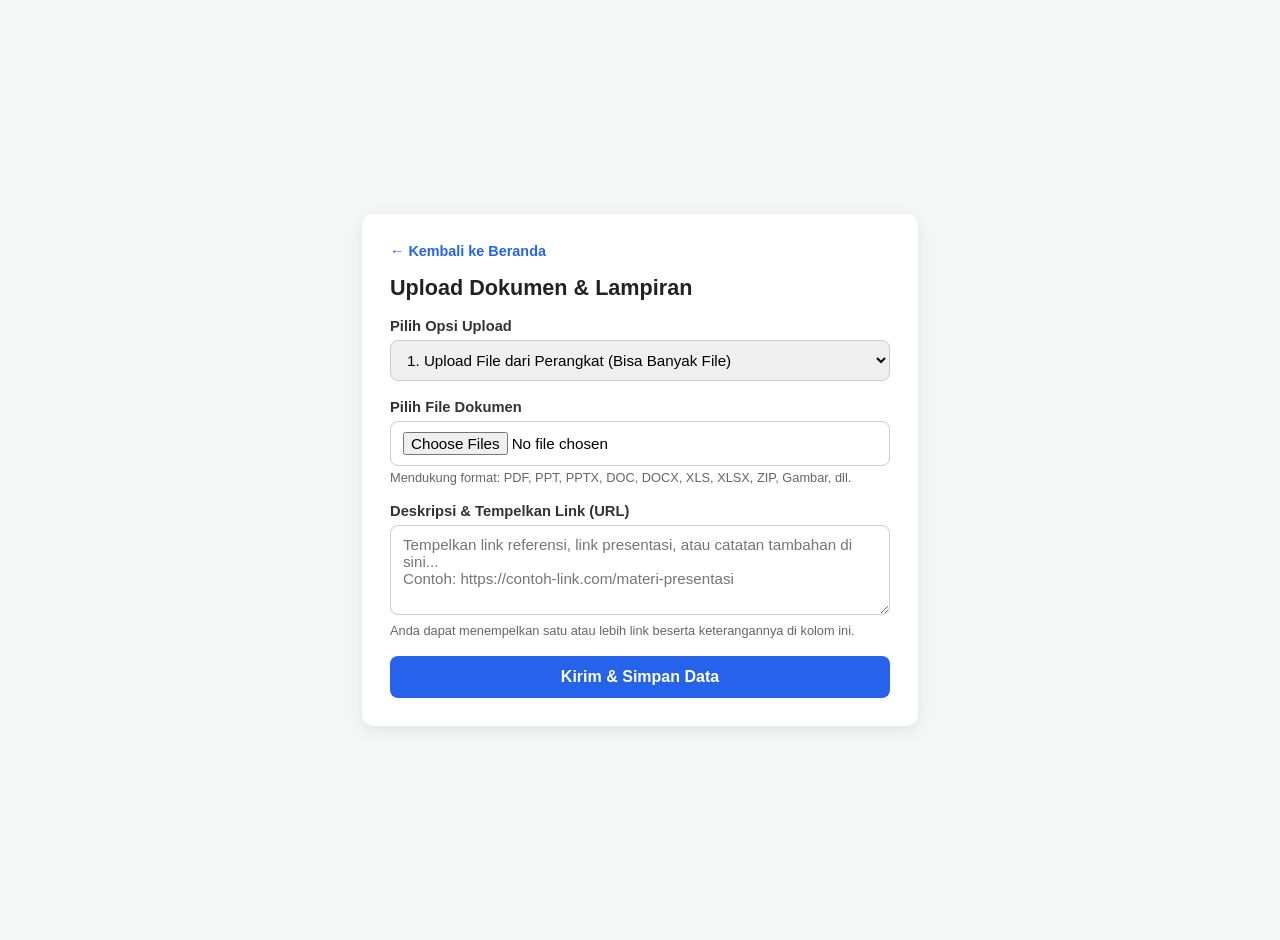
==== upload.html @ 5e7b5f81 "Add files via upload" ====
<!DOCTYPE html>
<html lang="id">
<head>
  <meta charset="UTF-8">
  <meta name="viewport" content="width=device-width, initial-scale=1.0">
  <title>Upload Dokumen & Lampiran</title>
  <style>
    body {
      font-family: 'Segoe UI', Tahoma, Geneva, Verdana, sans-serif;
      background-color: #f4f7f6;
      display: flex;
      justify-content: center;
      align-items: center;
      min-height: 100vh;
      margin: 0;
      padding: 20px;
    }
    .upload-container {
      background: #ffffff;
      padding: 28px;
      border-radius: 12px;
      box-shadow: 0 4px 15px rgba(0, 0, 0, 0.08);
      width: 100%;
      max-width: 500px;
    }
    .back-link {
      display: inline-block;
      margin-bottom: 16px;
      color: #2563eb;
      text-decoration: none;
      font-weight: 600;
      font-size: 0.9rem;
    }
    .back-link:hover {
      text-decoration: underline;
    }
    h2 {
      margin-top: 0;
      color: #222;
      font-size: 1.35rem;
    }
    .form-group {
      margin-bottom: 18px;
    }
    label {
      display: block;
      font-weight: 600;
      margin-bottom: 6px;
      color: #333;
      font-size: 0.92rem;
    }
    .hint {
      font-size: 0.8rem;
      color: #666;
      margin-top: 4px;
    }
    select, input[type="file"], input[type="url"], textarea {
      width: 100%;
      padding: 10px 12px;
      border: 1px solid #ccc;
      border-radius: 8px;
      font-size: 0.95rem;
      box-sizing: border-box;
      font-family: inherit;
    }
    .drop-zone {
      border: 2px dashed #4a90e2;
      border-radius: 8px;
      padding: 24px 16px;
      text-align: center;
      background-color: #f8fbff;
      cursor: pointer;
      transition: background-color 0.2s;
    }
    .drop-zone:hover, .drop-zone.dragover {
      background-color: #ebf3fc;
    }
    .drop-zone p {
      margin: 0;
      color: #4a90e2;
      font-weight: 500;
    }
    #fileList {
      margin-top: 10px;
      font-size: 0.85rem;
      color: #2c3e50;
      list-style: none;
      padding-left: 0;
    }
    #fileList li {
      background: #eef2f5;
      padding: 6px 10px;
      border-radius: 6px;
      margin-bottom: 5px;
      display: flex;
      justify-content: space-between;
    }
    textarea {
      resize: vertical;
      min-height: 90px;
    }
    button[type="submit"] {
      width: 100%;
      padding: 12px;
      background-color: #2563eb;
      color: white;
      border: none;
      border-radius: 8px;
      font-size: 1rem;
      font-weight: 600;
      cursor: pointer;
      transition: background-color 0.2s;
    }
    button[type="submit"]:hover {
      background-color: #1d4ed8;
    }
    .hidden {
      display: none;
    }
    .result-box {
      margin-top: 20px;
      padding: 14px;
      background: #ecfdf5;
      border: 1px solid #a7f3d0;
      border-radius: 8px;
      font-size: 0.9rem;
      color: #065f46;
      word-break: break-word;
    }
  </style>
</head>
<body>

<div class="upload-container">
  <!-- Link Kembali ke Halaman Utama -->
  <a href="index.html" class="back-link">← Kembali ke Beranda</a>

  <h2>Upload Dokumen & Lampiran</h2>
  <form id="uploadForm">
    
    <!-- Opsi Pilihan Metode Upload -->
    <div class="form-group">
      <label for="uploadMethod">Pilih Opsi Upload</label>
      <select id="uploadMethod">
        <option value="device">1. Upload File dari Perangkat (Bisa Banyak File)</option>
        <option value="dragdrop">2. Drag & Drop (Tarik & Lepas File)</option>
        <option value="cloud">3. Lampirkan Tautan Cloud (Google Drive / OneDrive)</option>
      </select>
    </div>

    <!-- Opsi 1: Input File Standar -->
    <div class="form-group" id="deviceUploadGroup">
      <label for="fileInput">Pilih File Dokumen</label>
      <input 
        type="file" 
        id="fileInput" 
        name="files[]" 
        multiple 
        accept=".pdf,.ppt,.pptx,.doc,.docx,.xls,.xlsx,.txt,.zip,.rar,.jpg,.jpeg,.png"
      >
      <div class="hint">Mendukung format: PDF, PPT, PPTX, DOC, DOCX, XLS, XLSX, ZIP, Gambar, dll.</div>
    </div>

    <!-- Opsi 2: Drag & Drop Area -->
    <div class="form-group hidden" id="dragDropGroup">
      <label>Tarik & Lepas File ke Kotak Ini</label>
      <div class="drop-zone" id="dropZone">
        <p>Seret file PDF, PPT, Word, dll. ke sini atau klik untuk memilih</p>
        <input 
          type="file" 
          id="dropFileInput" 
          multiple 
          accept=".pdf,.ppt,.pptx,.doc,.docx,.xls,.xlsx,.txt,.zip,.rar,.jpg,.jpeg,.png"
          class="hidden"
        >
      </div>
    </div>

    <!-- Opsi 3: Input Link Cloud Khusus -->
    <div class="form-group hidden" id="cloudLinkGroup">
      <label for="cloudUrl">Tautan File Cloud (Opsional jika ukuran file besar)</label>
      <input type="url" id="cloudUrl" placeholder="https://drive.google.com/file/d/...">
    </div>

    <!-- Daftar File Terpilih -->
    <ul id="fileList"></ul>

    <!-- Kolom Tambahan: Deskripsi untuk Menempelkan Link -->
    <div class="form-group">
      <label for="linkDescription">Deskripsi & Tempelkan Link (URL)</label>
      <textarea 
        id="linkDescription" 
        name="linkDescription" 
        placeholder="Tempelkan link referensi, link presentasi, atau catatan tambahan di sini...&#10;Contoh: https://contoh-link.com/materi-presentasi"
      ></textarea>
      <div class="hint">Anda dapat menempelkan satu atau lebih link beserta keterangannya di kolom ini.</div>
    </div>

    <button type="submit">Kirim & Simpan Data</button>
  </form>

  <!-- Preview Hasil Submit -->
  <div id="outputResult" class="result-box hidden"></div>
</div>

<script>
  const uploadMethod = document.getElementById('uploadMethod');
  const deviceUploadGroup = document.getElementById('deviceUploadGroup');
  const dragDropGroup = document.getElementById('dragDropGroup');
  const cloudLinkGroup = document.getElementById('cloudLinkGroup');
  
  const fileInput = document.getElementById('fileInput');
  const dropZone = document.getElementById('dropZone');
  const dropFileInput = document.getElementById('dropFileInput');
  const fileList = document.getElementById('fileList');
  const uploadForm = document.getElementById('uploadForm');
  const outputResult = document.getElementById('outputResult');

  let selectedFiles = [];

  // Ganti tampilan sesuai opsi upload yang dipilih
  uploadMethod.addEventListener('change', function() {
    deviceUploadGroup.classList.add('hidden');
    dragDropGroup.classList.add('hidden');
    cloudLinkGroup.classList.add('hidden');

    if (this.value === 'device') {
      deviceUploadGroup.classList.remove('hidden');
    } else if (this.value === 'dragdrop') {
      dragDropGroup.classList.remove('hidden');
    } else if (this.value === 'cloud') {
      cloudLinkGroup.classList.remove('hidden');
    }
  });

  // Fungsi menampilkan daftar file yang dipilih
  function updateFileList(files) {
    selectedFiles = Array.from(files);
    fileList.innerHTML = '';
    selectedFiles.forEach(file => {
      const li = document.createElement('li');
      const sizeKB = (file.size / 1024).toFixed(1);
      li.innerHTML = `<span>📄 ${file.name}</span> <span>(${sizeKB} KB)</span>`;
      fileList.appendChild(li);
    });
  }

  fileInput.addEventListener('change', (e) => updateFileList(e.target.files));

  // Event untuk Drag & Drop
  dropZone.addEventListener('click', () => dropFileInput.click());
  dropFileInput.addEventListener('change', (e) => updateFileList(e.target.files));

  dropZone.addEventListener('dragover', (e) => {
    e.preventDefault();
    dropZone.classList.add('dragover');
  });

  dropZone.addEventListener('dragleave', () => {
    dropZone.classList.remove('dragover');
  });

  dropZone.addEventListener('drop', (e) => {
    e.preventDefault();
    dropZone.classList.remove('dragover');
    if (e.dataTransfer.files.length) {
      updateFileList(e.dataTransfer.files);
    }
  });

  // Simulasi saat tombol Kirim ditekan
  uploadForm.addEventListener('submit', function(e) {
    e.preventDefault();
    const desc = document.getElementById('linkDescription').value.trim();
    const cloudUrl = document.getElementById('cloudUrl').value.trim();
    
    let fileNames = selectedFiles.length > 0 
      ? selectedFiles.map(f => f.name).join(', ') 
      : 'Tidak ada file lokal dipilih';

    outputResult.classList.remove('hidden');
    outputResult.innerHTML = `
      <strong>Data Berhasil Diproses:</strong><br>
      • <b>File:</b> ${fileNames}<br>
      ${cloudUrl ? `• <b>Link Cloud:</b> ${cloudUrl}<br>` : ''}
      • <b>Deskripsi / Link Tempelan:</b><br> ${desc ? desc.replace(/\n/g, '<br>') : '-'}
    `;
  });
</script>

</body>
</html>
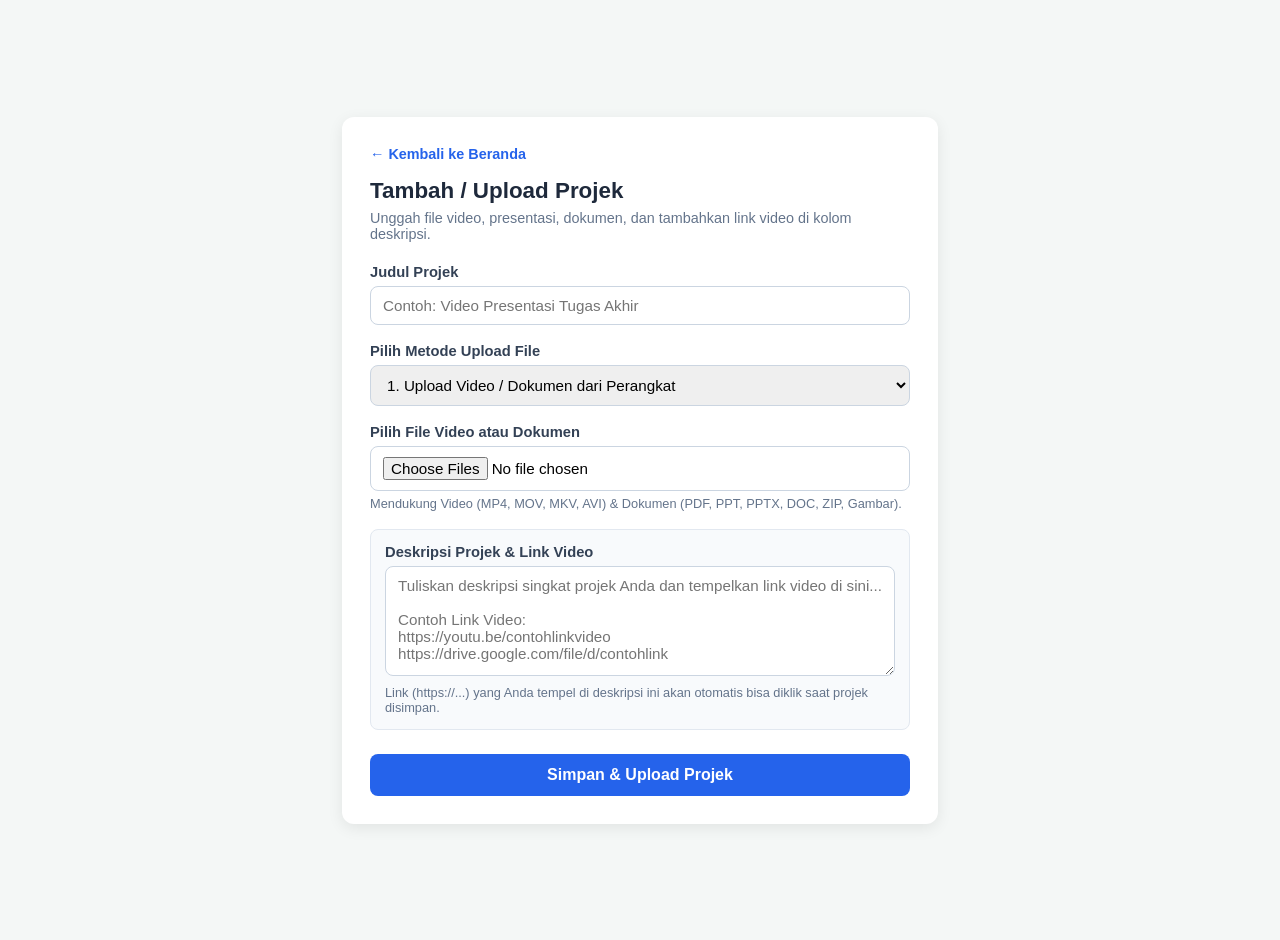
==== commit d17f17de: "Add files via upload" ====
--- a/upload.html
+++ b/upload.html
@@ -3,7 +3,7 @@
 <head>
   <meta charset="UTF-8">
   <meta name="viewport" content="width=device-width, initial-scale=1.0">
-  <title>Upload Dokumen & Lampiran</title>
+  <title>Tambah / Upload Projek</title>
   <style>
     body {
       font-family: 'Segoe UI', Tahoma, Geneva, Verdana, sans-serif;
@@ -21,7 +21,7 @@
       border-radius: 12px;
       box-shadow: 0 4px 15px rgba(0, 0, 0, 0.08);
       width: 100%;
-      max-width: 500px;
+      max-width: 540px;
     }
     .back-link {
       display: inline-block;
@@ -36,8 +36,15 @@
     }
     h2 {
       margin-top: 0;
-      color: #222;
-      font-size: 1.35rem;
+      margin-bottom: 6px;
+      color: #1e293b;
+      font-size: 1.4rem;
+    }
+    .subtitle {
+      margin-top: 0;
+      margin-bottom: 22px;
+      color: #64748b;
+      font-size: 0.9rem;
     }
     .form-group {
       margin-bottom: 18px;
@@ -46,22 +53,27 @@
       display: block;
       font-weight: 600;
       margin-bottom: 6px;
-      color: #333;
+      color: #334155;
       font-size: 0.92rem;
     }
     .hint {
       font-size: 0.8rem;
-      color: #666;
-      margin-top: 4px;
-    }
-    select, input[type="file"], input[type="url"], textarea {
+      color: #64748b;
+      margin-top: 5px;
+    }
+    input[type="text"], select, input[type="file"], input[type="url"], textarea {
       width: 100%;
       padding: 10px 12px;
-      border: 1px solid #ccc;
+      border: 1px solid #cbd5e1;
       border-radius: 8px;
       font-size: 0.95rem;
       box-sizing: border-box;
       font-family: inherit;
+    }
+    input:focus, select:focus, textarea:focus {
+      outline: none;
+      border-color: #2563eb;
+      box-shadow: 0 0 0 3px rgba(37, 99, 235, 0.12);
     }
     .drop-zone {
       border: 2px dashed #4a90e2;
@@ -77,27 +89,36 @@
     }
     .drop-zone p {
       margin: 0;
-      color: #4a90e2;
+      color: #2563eb;
       font-weight: 500;
     }
     #fileList {
       margin-top: 10px;
       font-size: 0.85rem;
-      color: #2c3e50;
+      color: #1e293b;
       list-style: none;
       padding-left: 0;
     }
     #fileList li {
-      background: #eef2f5;
-      padding: 6px 10px;
+      background: #f1f5f9;
+      padding: 8px 12px;
       border-radius: 6px;
-      margin-bottom: 5px;
+      margin-bottom: 6px;
       display: flex;
       justify-content: space-between;
+      border: 1px solid #e2e8f0;
+    }
+    /* Kotak khusus untuk Deskripsi & Link Video */
+    .description-box {
+      background-color: #f8fafc;
+      padding: 14px;
+      border-radius: 8px;
+      border: 1px solid #e2e8f0;
     }
     textarea {
       resize: vertical;
-      min-height: 90px;
+      min-height: 110px;
+      background-color: #ffffff;
     }
     button[type="submit"] {
       width: 100%;
@@ -110,6 +131,7 @@
       font-weight: 600;
       cursor: pointer;
       transition: background-color 0.2s;
+      margin-top: 6px;
     }
     button[type="submit"]:hover {
       background-color: #1d4ed8;
@@ -119,87 +141,107 @@
     }
     .result-box {
       margin-top: 20px;
-      padding: 14px;
+      padding: 16px;
       background: #ecfdf5;
       border: 1px solid #a7f3d0;
       border-radius: 8px;
       font-size: 0.9rem;
       color: #065f46;
       word-break: break-word;
+      line-height: 1.5;
+    }
+    .result-box a {
+      color: #047857;
+      font-weight: 600;
+      text-decoration: underline;
+    }
+    video {
+      width: 100%;
+      max-height: 240px;
+      border-radius: 8px;
+      margin-top: 10px;
+      background: #000;
     }
   </style>
 </head>
 <body>
 
 <div class="upload-container">
-  <!-- Link Kembali ke Halaman Utama -->
   <a href="index.html" class="back-link">← Kembali ke Beranda</a>
 
-  <h2>Upload Dokumen & Lampiran</h2>
+  <h2>Tambah / Upload Projek</h2>
+  <p class="subtitle">Unggah file video, presentasi, dokumen, dan tambahkan link video di kolom deskripsi.</p>
+
   <form id="uploadForm">
     
-    <!-- Opsi Pilihan Metode Upload -->
+    <!-- Judul Projek -->
     <div class="form-group">
-      <label for="uploadMethod">Pilih Opsi Upload</label>
+      <label for="projectTitle">Judul Projek</label>
+      <input type="text" id="projectTitle" placeholder="Contoh: Video Presentasi Tugas Akhir" required>
+    </div>
+
+    <!-- Pilihan Metode Upload -->
+    <div class="form-group">
+      <label for="uploadMethod">Pilih Metode Upload File</label>
       <select id="uploadMethod">
-        <option value="device">1. Upload File dari Perangkat (Bisa Banyak File)</option>
+        <option value="device">1. Upload Video / Dokumen dari Perangkat</option>
         <option value="dragdrop">2. Drag & Drop (Tarik & Lepas File)</option>
-        <option value="cloud">3. Lampirkan Tautan Cloud (Google Drive / OneDrive)</option>
+        <option value="cloud">3. Gunakan Link Cloud Khusus (Jika Ukuran Video Besar)</option>
       </select>
     </div>
 
-    <!-- Opsi 1: Input File Standar -->
+    <!-- Opsi 1: Input File (Mendukung Video & Dokumen) -->
     <div class="form-group" id="deviceUploadGroup">
-      <label for="fileInput">Pilih File Dokumen</label>
+      <label for="fileInput">Pilih File Video atau Dokumen</label>
       <input 
         type="file" 
         id="fileInput" 
-        name="files[]" 
         multiple 
-        accept=".pdf,.ppt,.pptx,.doc,.docx,.xls,.xlsx,.txt,.zip,.rar,.jpg,.jpeg,.png"
+        accept="video/*,.mp4,.mov,.avi,.mkv,.webm,.pdf,.ppt,.pptx,.doc,.docx,.xls,.xlsx,.zip,.rar,.jpg,.jpeg,.png"
       >
-      <div class="hint">Mendukung format: PDF, PPT, PPTX, DOC, DOCX, XLS, XLSX, ZIP, Gambar, dll.</div>
-    </div>
-
-    <!-- Opsi 2: Drag & Drop Area -->
+      <div class="hint">Mendukung Video (MP4, MOV, MKV, AVI) & Dokumen (PDF, PPT, PPTX, DOC, ZIP, Gambar).</div>
+    </div>
+
+    <!-- Opsi 2: Drag & Drop -->
     <div class="form-group hidden" id="dragDropGroup">
-      <label>Tarik & Lepas File ke Kotak Ini</label>
+      <label>Tarik & Lepas Video / File ke Kotak Ini</label>
       <div class="drop-zone" id="dropZone">
-        <p>Seret file PDF, PPT, Word, dll. ke sini atau klik untuk memilih</p>
+        <p>Seret file Video, PDF, atau PPT ke sini (atau klik untuk memilih)</p>
         <input 
           type="file" 
           id="dropFileInput" 
           multiple 
-          accept=".pdf,.ppt,.pptx,.doc,.docx,.xls,.xlsx,.txt,.zip,.rar,.jpg,.jpeg,.png"
+          accept="video/*,.mp4,.mov,.avi,.mkv,.webm,.pdf,.ppt,.pptx,.doc,.docx,.xls,.xlsx,.zip,.rar,.jpg,.jpeg,.png"
           class="hidden"
         >
       </div>
     </div>
 
-    <!-- Opsi 3: Input Link Cloud Khusus -->
+    <!-- Opsi 3: Input Link Cloud -->
     <div class="form-group hidden" id="cloudLinkGroup">
-      <label for="cloudUrl">Tautan File Cloud (Opsional jika ukuran file besar)</label>
+      <label for="cloudUrl">Tautan Video / File Cloud (Google Drive / OneDrive)</label>
       <input type="url" id="cloudUrl" placeholder="https://drive.google.com/file/d/...">
     </div>
 
-    <!-- Daftar File Terpilih -->
+    <!-- Daftar File & Preview Video -->
     <ul id="fileList"></ul>
-
-    <!-- Kolom Tambahan: Deskripsi untuk Menempelkan Link -->
-    <div class="form-group">
-      <label for="linkDescription">Deskripsi & Tempelkan Link (URL)</label>
+    <div id="videoPreviewContainer"></div>
+
+    <!-- Kolom Deskripsi untuk Menyelipkan Link Video -->
+    <div class="form-group description-box">
+      <label for="projectDescription">Deskripsi Projek & Link Video</label>
       <textarea 
-        id="linkDescription" 
-        name="linkDescription" 
-        placeholder="Tempelkan link referensi, link presentasi, atau catatan tambahan di sini...&#10;Contoh: https://contoh-link.com/materi-presentasi"
+        id="projectDescription" 
+        placeholder="Tuliskan deskripsi singkat projek Anda dan tempelkan link video di sini...&#10;&#10;Contoh Link Video:&#10;https://youtu.be/contohlinkvideo&#10;https://drive.google.com/file/d/contohlink"
+        required
       ></textarea>
-      <div class="hint">Anda dapat menempelkan satu atau lebih link beserta keterangannya di kolom ini.</div>
-    </div>
-
-    <button type="submit">Kirim & Simpan Data</button>
+      <div class="hint">Link (https://...) yang Anda tempel di deskripsi ini akan otomatis bisa diklik saat projek disimpan.</div>
+    </div>
+
+    <button type="submit">Simpan & Upload Projek</button>
   </form>
 
-  <!-- Preview Hasil Submit -->
+  <!-- Hasil Preview Projek yang Diupload -->
   <div id="outputResult" class="result-box hidden"></div>
 </div>
 
@@ -213,12 +255,13 @@
   const dropZone = document.getElementById('dropZone');
   const dropFileInput = document.getElementById('dropFileInput');
   const fileList = document.getElementById('fileList');
+  const videoPreviewContainer = document.getElementById('videoPreviewContainer');
   const uploadForm = document.getElementById('uploadForm');
   const outputResult = document.getElementById('outputResult');
 
   let selectedFiles = [];
 
-  // Ganti tampilan sesuai opsi upload yang dipilih
+  // Ganti tampilan metode upload
   uploadMethod.addEventListener('change', function() {
     deviceUploadGroup.classList.add('hidden');
     dragDropGroup.classList.add('hidden');
@@ -233,21 +276,33 @@
     }
   });
 
-  // Fungsi menampilkan daftar file yang dipilih
+  // Tampilkan daftar file dan preview jika ada video yang dipilih
   function updateFileList(files) {
     selectedFiles = Array.from(files);
     fileList.innerHTML = '';
+    videoPreviewContainer.innerHTML = '';
+
     selectedFiles.forEach(file => {
       const li = document.createElement('li');
-      const sizeKB = (file.size / 1024).toFixed(1);
-      li.innerHTML = `<span>📄 ${file.name}</span> <span>(${sizeKB} KB)</span>`;
+      const sizeMB = (file.size / (1024 * 1024)).toFixed(2);
+      const icon = file.type.startsWith('video/') ? '🎬' : '📄';
+      li.innerHTML = `<span>${icon} ${file.name}</span> <span>(${sizeMB} MB)</span>`;
       fileList.appendChild(li);
+
+      // Jika file adalah video, tampilkan pemutar video preview
+      if (file.type.startsWith('video/')) {
+        const videoURL = URL.createObjectURL(file);
+        const videoEl = document.createElement('video');
+        videoEl.src = videoURL;
+        videoEl.controls = true;
+        videoPreviewContainer.appendChild(videoEl);
+      }
     });
   }
 
   fileInput.addEventListener('change', (e) => updateFileList(e.target.files));
 
-  // Event untuk Drag & Drop
+  // Event Drag & Drop
   dropZone.addEventListener('click', () => dropFileInput.click());
   dropFileInput.addEventListener('change', (e) => updateFileList(e.target.files));
 
@@ -268,22 +323,32 @@
     }
   });
 
-  // Simulasi saat tombol Kirim ditekan
+  // Fungsi mengubah teks URL di deskripsi menjadi link yang bisa diklik
+  function makeLinksClickable(text) {
+    const urlPattern = /(https?:\/\/[^\s]+)/g;
+    return text.replace(urlPattern, '<a href="$1" target="_blank" rel="noopener noreferrer">$1</a>');
+  }
+
+  // Proses saat tombol Simpan ditekan
   uploadForm.addEventListener('submit', function(e) {
     e.preventDefault();
-    const desc = document.getElementById('linkDescription').value.trim();
+    const title = document.getElementById('projectTitle').value.trim();
+    const desc = document.getElementById('projectDescription').value.trim();
     const cloudUrl = document.getElementById('cloudUrl').value.trim();
     
     let fileNames = selectedFiles.length > 0 
       ? selectedFiles.map(f => f.name).join(', ') 
-      : 'Tidak ada file lokal dipilih';
+      : 'Tidak ada file lokal dilampirkan';
+
+    const formattedDesc = makeLinksClickable(desc).replace(/\n/g, '<br>');
 
     outputResult.classList.remove('hidden');
     outputResult.innerHTML = `
-      <strong>Data Berhasil Diproses:</strong><br>
-      • <b>File:</b> ${fileNames}<br>
-      ${cloudUrl ? `• <b>Link Cloud:</b> ${cloudUrl}<br>` : ''}
-      • <b>Deskripsi / Link Tempelan:</b><br> ${desc ? desc.replace(/\n/g, '<br>') : '-'}
+      <strong>✅ Projek Berhasil Ditambahkan!</strong><br><br>
+      • <b>Judul Projek:</b> ${title}<br>
+      • <b>File Terlampir:</b> ${fileNames}<br>
+      ${cloudUrl ? `• <b>Link Cloud:</b> <a href="${cloudUrl}" target="_blank">${cloudUrl}</a><br>` : ''}
+      • <b>Deskripsi & Link Video:</b><br>${formattedDesc}
     `;
   });
 </script>
